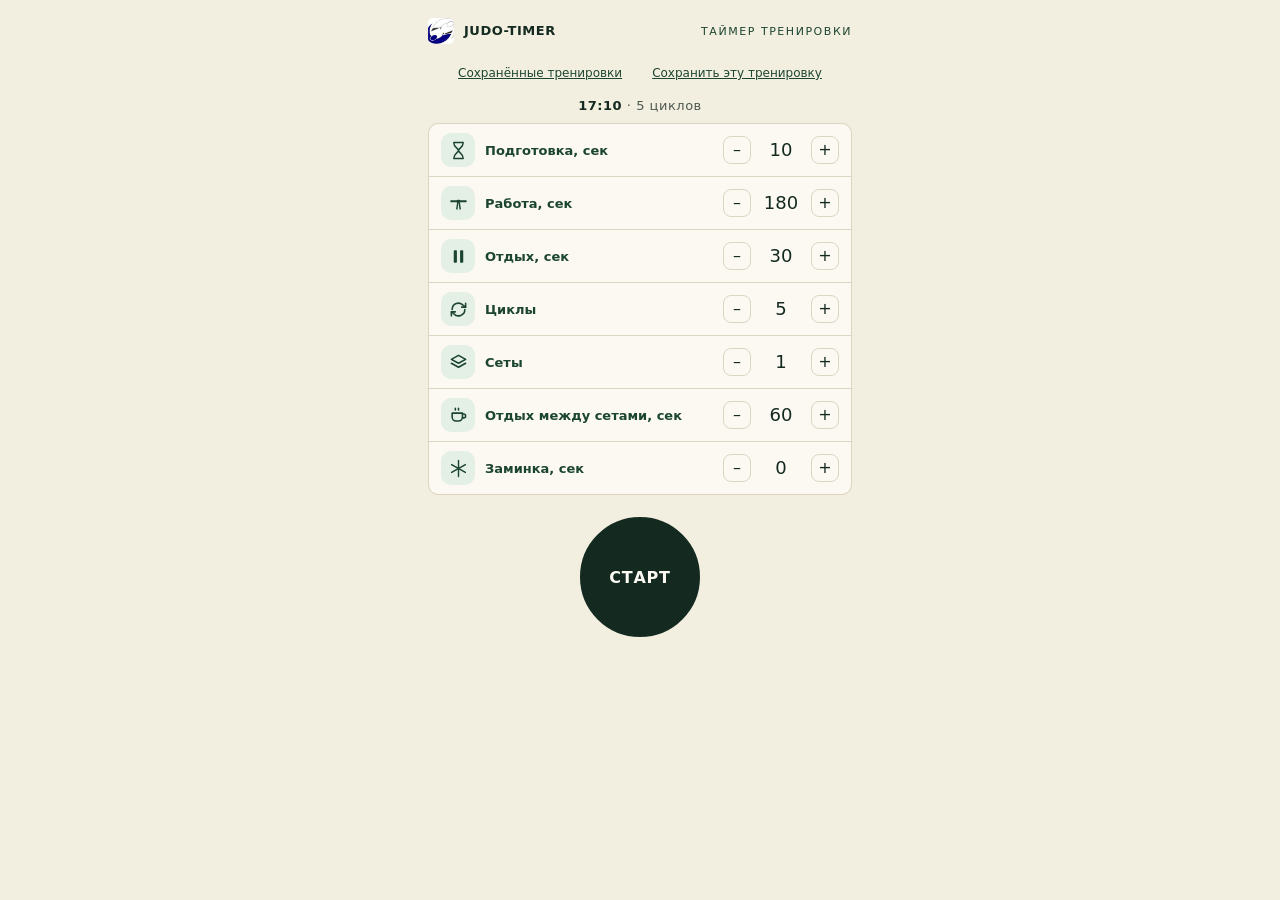
==== index.html @ 8f03cffc "Initial commit: judo-timer PWA" ====
<!doctype html>
<html lang="ru">
<head>
<meta charset="utf-8">
<meta name="viewport" content="width=device-width, initial-scale=1, viewport-fit=cover">
<title>judo-timer</title>
<meta name="description" content="judo-timer — интервальный таймер для тренировок дзюдо: Хаджимэ / Матэ, своя настройка раундов и сохранённые тренировки.">
<meta name="theme-color" content="#142a20">
<meta name="apple-mobile-web-app-capable" content="yes">
<meta name="apple-mobile-web-app-status-bar-style" content="black-translucent">
<meta name="mobile-web-app-capable" content="yes">
<link rel="manifest" href="manifest.webmanifest">
<link rel="apple-touch-icon" href="assets/apple-touch-icon.png">
<link rel="icon" href="assets/icon-192.png">
<link rel="stylesheet" href="styles.css">
</head>
<body data-view="setup">

<!-- ===== Экран 1: Программирование ===== -->
<div class="app view-setup" id="viewSetup">
  <div class="topbar">
    <a class="brand" href="../judo-samara/index.html">
      <img src="assets/icon-192.png" alt="">
      <span>judo-timer</span>
    </a>
    <span class="eyebrow">Таймер тренировки</span>
  </div>

  <div class="saved-row" id="savedRow">
    <button type="button" class="text-btn" id="toggleSavedBtn" aria-expanded="false">Сохранённые тренировки</button>
    <button type="button" class="text-btn" id="savePresetBtn">Сохранить эту тренировку</button>
  </div>
  <div class="saved-list" id="savedList" hidden></div>

  <div class="summary-line" id="summaryLine">15:00 · 5 циклов</div>

  <div class="settings-list" id="fieldsList"></div>

  <div class="dial-wrap">
    <button class="ctrl primary" id="startBtn" type="button">Старт</button>
    <button class="text-btn" id="discardRunBtn" hidden type="button">Начать заново</button>
  </div>

  <p class="hint" id="setupHint"></p>
</div>

<!-- ===== Экран 2: Рабочий экран ===== -->
<div class="run" id="viewRun" data-phase="work">
  <button class="run-back" id="backBtn" type="button" aria-label="Назад к настройкам">← Настройки</button>

  <div class="run-center">
    <span class="run-phase-label" id="runPhaseLabel">Работа</span>
    <span class="run-time" id="runTime">03:00</span>
    <span class="run-round-info" id="runRoundInfo">Цикл 1 из 5</span>
  </div>

  <span class="run-total" id="runTotal">Осталось всего: 15:00</span>

  <div class="run-controls">
    <button class="ctrl secondary" id="prevCycleBtn" type="button" aria-label="Предыдущий цикл">‹</button>
    <button class="ctrl primary" id="pauseBtn" type="button">Пауза</button>
    <button class="ctrl secondary" id="nextCycleBtn" type="button" aria-label="Следующий цикл">›</button>
  </div>

  <div aria-live="polite" class="sr-only" id="live"></div>
</div>

<script type="module" src="js/app.js"></script>
</body>
</html>
---- styles.css ----
:root{
  --ink:#142a20; --tatami:#2f6f4f; --tatami-deep:#1c4530; --tatami-tint:#e4efe6;
  --judo-blue:#1c4f8c; --score-red:#b3402a; --straw:#f3efe0; --paper:#fbf9f2;
  --paper-line:#dcd5c1; --text:#1c2a22; --text-soft:#4c5850;
  --font-display:system-ui,-apple-system,'Segoe UI',Roboto,sans-serif;
  --font-body:system-ui,-apple-system,'Segoe UI',Roboto,sans-serif;
}
@media (prefers-color-scheme:dark){
  :root{ --ink:#eef3ee; --tatami:#5fae82; --tatami-deep:#7cc79c; --tatami-tint:#16241c;
    --judo-blue:#6ea3dd; --score-red:#e0725a; --straw:#0f1712; --paper:#141d17;
    --paper-line:#2b3830; --text:#e9efe9; --text-soft:#a9b6ac; }
}
:root[data-theme="dark"]{ --ink:#eef3ee; --tatami:#5fae82; --tatami-deep:#7cc79c; --tatami-tint:#16241c;
  --judo-blue:#6ea3dd; --score-red:#e0725a; --straw:#0f1712; --paper:#141d17;
  --paper-line:#2b3830; --text:#e9efe9; --text-soft:#a9b6ac; }
:root[data-theme="light"]{ --ink:#142a20; --tatami:#2f6f4f; --tatami-deep:#1c4530; --tatami-tint:#e4efe6;
  --judo-blue:#1c4f8c; --score-red:#b3402a; --straw:#f3efe0; --paper:#fbf9f2;
  --paper-line:#dcd5c1; --text:#1c2a22; --text-soft:#4c5850; }

*{box-sizing:border-box;-webkit-tap-highlight-color:transparent;}
html,body{height:100%;}
body{margin:0;background:var(--straw);color:var(--text);font-family:var(--font-body);
  -webkit-font-smoothing:antialiased;overscroll-behavior:none;}
h1,h2,h3{font-family:var(--font-display);font-weight:700;text-transform:uppercase;margin:0;color:var(--ink);}
button{font-family:inherit;}

/* переключение экранов: оба лежат в DOM, видимость управляется через body[data-view] */
.view-setup{display:none;}
.run{display:none;}
body[data-view="setup"] .view-setup{display:flex;}
body[data-view="run"] .run{display:flex;}

/* ===== Экран 1: Программирование ===== */
.app{max-width:460px;margin:0 auto;min-height:100dvh;flex-direction:column;
  padding:max(18px,env(safe-area-inset-top)) 18px max(18px,env(safe-area-inset-bottom));}

.topbar{display:flex;align-items:center;justify-content:space-between;gap:10px;}
.brand{display:flex;align-items:center;gap:10px;text-decoration:none;color:var(--ink);}
.brand img{width:26px;height:26px;flex:none;object-fit:contain;border-radius:5px;}
.brand span{font-family:var(--font-display);font-weight:700;text-transform:uppercase;
  font-size:13px;letter-spacing:.04em;line-height:1.2;}
.eyebrow{font-family:var(--font-display);font-weight:500;text-transform:uppercase;
  letter-spacing:.14em;font-size:11px;color:var(--tatami-deep);}

.saved-row{display:flex;justify-content:center;gap:18px;padding-top:18px;flex-wrap:wrap;}
.text-btn{border:none;background:none;color:var(--tatami-deep);font-size:12px;
  text-decoration:underline;cursor:pointer;padding:4px 6px;}

.saved-list{display:flex;flex-direction:column;gap:1px;background:var(--paper-line);
  border:1px solid var(--paper-line);border-radius:10px;overflow:hidden;margin-top:10px;}
.saved-list[hidden]{display:none;}
.saved-empty{background:var(--paper);margin:0;padding:12px;font-size:12px;
  color:var(--text-soft);text-align:center;}
.saved-item{background:var(--paper);display:flex;align-items:center;justify-content:space-between;}
.saved-item-name{flex:1;text-align:left;border:none;background:none;color:var(--text);
  font-size:13px;padding:10px 12px;cursor:pointer;}
.saved-item-name:hover,.saved-item-name:focus-visible{color:var(--tatami-deep);}
.saved-item-delete{flex:none;border:none;background:none;color:var(--text-soft);
  font-size:14px;padding:10px 12px;cursor:pointer;}
.saved-item-delete:hover{color:var(--score-red);}

.summary-line{text-align:center;font-family:var(--font-display);font-size:13px;
  letter-spacing:.04em;color:var(--text-soft);margin-top:14px;font-variant-numeric:tabular-nums;}
.summary-line b{color:var(--ink);}

.settings-list{display:flex;flex-direction:column;gap:1px;background:var(--paper-line);
  border:1px solid var(--paper-line);border-radius:10px;overflow:hidden;margin-top:10px;}
.field-row{background:var(--paper);display:flex;align-items:center;justify-content:space-between;
  padding:9px 12px;gap:10px;}
.field-icon{flex:none;width:34px;height:34px;border-radius:10px;background:var(--tatami-tint);
  color:var(--tatami-deep);display:flex;align-items:center;justify-content:center;}
.field-icon svg{width:19px;height:19px;}
.field-row .field-label{font-size:13px;font-weight:600;color:var(--tatami-deep);flex:1;}
.stepper{display:flex;align-items:center;justify-content:center;gap:8px;flex:none;}
.stepper button{width:28px;height:28px;border-radius:8px;border:1px solid var(--paper-line);
  background:transparent;color:var(--ink);font-size:16px;line-height:1;cursor:pointer;}
.stepper button:active{background:var(--tatami-tint);}
.stepper .field-value{font-family:var(--font-display);font-size:18px;min-width:44px;text-align:center;
  font-variant-numeric:tabular-nums;color:var(--ink);background:none;border:none;cursor:pointer;
  padding:2px 0;}
.stepper input.field-value-input{min-width:44px;width:52px;text-align:center;
  font-family:var(--font-display);font-size:18px;color:var(--ink);border:1px solid var(--tatami);
  border-radius:6px;background:var(--paper);}

.dial-wrap{display:flex;flex-direction:column;align-items:center;justify-content:center;
  gap:10px;padding:22px 0;}
.ctrl{border-radius:999px;border:2px solid var(--ink);background:var(--ink);color:var(--paper);
  font-family:var(--font-display);text-transform:uppercase;letter-spacing:.05em;font-weight:600;
  cursor:pointer;display:flex;align-items:center;justify-content:center;gap:8px;
  transition:transform .12s;}
.ctrl:active{transform:scale(.96);}
.ctrl.primary{width:120px;height:120px;font-size:16px;}
.ctrl:focus-visible{outline:3px solid var(--judo-blue);outline-offset:3px;}

.hint{text-align:center;font-size:12px;color:var(--text-soft);padding:10px 0 2px;min-height:16px;}
.sr-only{position:absolute;width:1px;height:1px;overflow:hidden;clip:rect(0,0,0,0);white-space:nowrap;}

/* ===== Экран 2: Рабочий экран ===== */
.run{
  min-height:100dvh;width:100%;flex-direction:column;align-items:center;justify-content:space-between;
  padding:max(18px,env(safe-area-inset-top)) 18px max(24px,env(safe-area-inset-bottom));
  color:#fff;background:var(--tatami);transition:background-color .4s ease;
}
.run[data-phase="prep"],.run[data-phase="cooldown"]{background:var(--judo-blue);}
.run[data-phase="work"]{background:var(--tatami);}
.run[data-phase="rest"],.run[data-phase="restSets"]{background:var(--score-red);}
.run[data-phase="done"]{background:var(--tatami-deep);}

.run-back{align-self:flex-start;background:rgba(255,255,255,.16);border:none;color:#fff;
  border-radius:20px;padding:8px 14px;font-size:13px;cursor:pointer;}

.run-center{flex:1;display:flex;flex-direction:column;align-items:center;justify-content:center;gap:10px;}
.run-phase-label{font-family:var(--font-display);font-weight:700;
  letter-spacing:.02em;font-size:clamp(18px,4vw,28px);color:#fff;opacity:.95;}
.run-time{font-family:var(--font-display);font-weight:800;font-size:clamp(4.5rem,26vw,9rem);line-height:1;
  color:#fff;font-variant-numeric:tabular-nums;}
.run-round-info{font-size:clamp(14px,3vw,20px);color:#fff;opacity:.82;font-variant-numeric:tabular-nums;}
.run-total{font-size:clamp(13px,2.4vw,17px);color:#fff;opacity:.72;padding-bottom:6px;}

.run-controls{display:flex;align-items:center;justify-content:center;gap:22px;}
.run-controls .ctrl.primary{width:110px;height:110px;font-size:16px;
  background:#fff;color:var(--ink);border-color:#fff;}
.run-controls .ctrl.secondary{width:64px;height:64px;font-size:28px;
  background:rgba(255,255,255,.18);color:#fff;border:2px solid rgba(255,255,255,.5);}
.run-controls .ctrl.secondary:disabled{opacity:.35;cursor:default;}

@media (prefers-reduced-motion:reduce){ .run{transition:none;} .ctrl{transition:none;} }
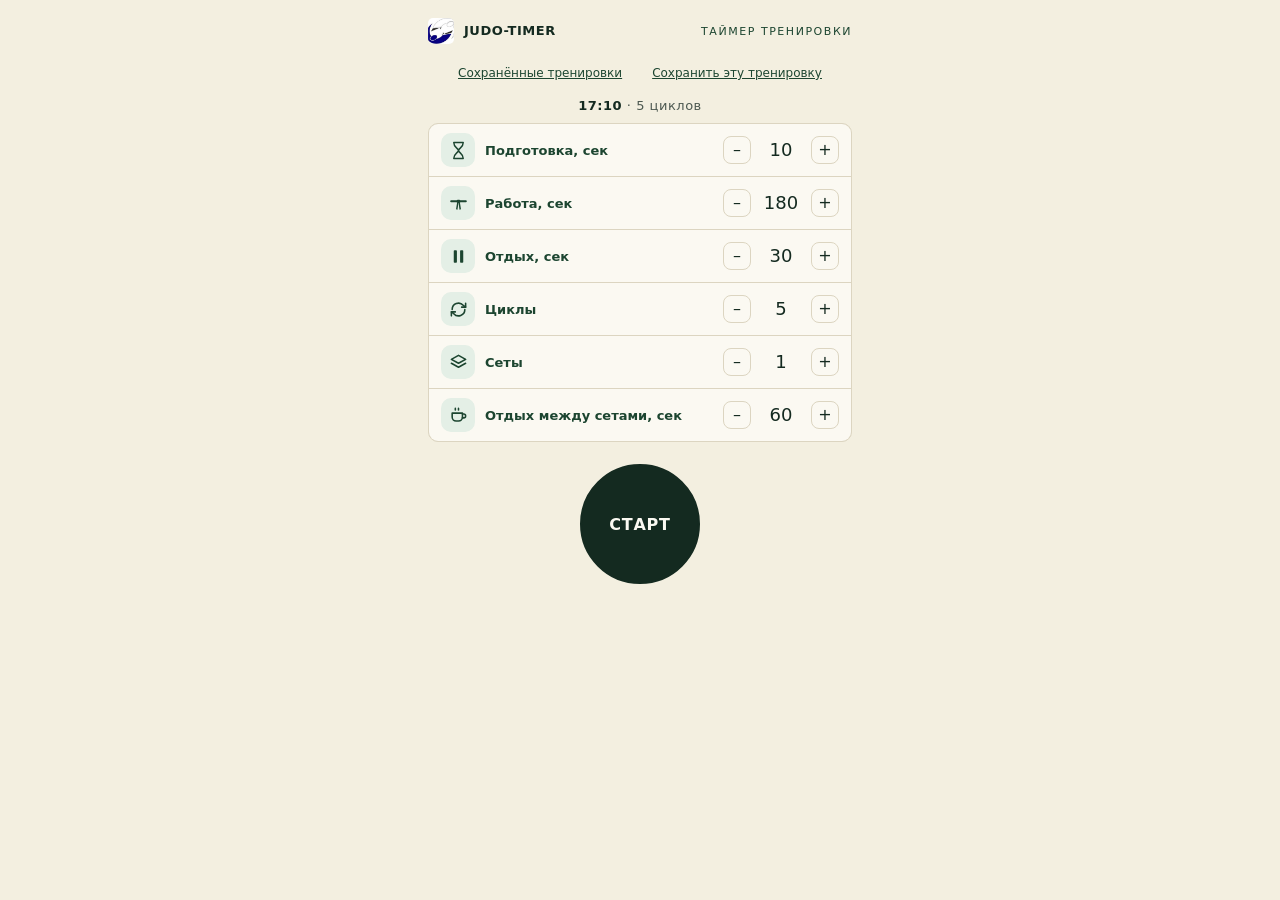
==== commit 25eefeb0: "Remove cooldown, fix beep timing, harden audio unlock, swap start/continue defaults - Cooldown/"Зами" ====
--- a/index.html
+++ b/index.html
@@ -38,7 +38,7 @@
 
   <div class="dial-wrap">
     <button class="ctrl primary" id="startBtn" type="button">Старт</button>
-    <button class="text-btn" id="discardRunBtn" hidden type="button">Начать заново</button>
+    <button class="text-btn" id="continuePausedBtn" hidden type="button">Продолжить предыдущую тренировку</button>
   </div>
 
   <p class="hint" id="setupHint"></p>
@@ -50,8 +50,12 @@
 
   <div class="run-center">
     <span class="run-phase-label" id="runPhaseLabel">Работа</span>
-    <span class="run-time" id="runTime">03:00</span>
+    <div class="run-ring" id="runRing" style="--pct:100">
+      <div class="run-ring-track"></div>
+      <span class="run-time" id="runTime">03:00</span>
+    </div>
     <span class="run-round-info" id="runRoundInfo">Цикл 1 из 5</span>
+    <div class="run-dots" id="runDots"></div>
   </div>
 
   <span class="run-total" id="runTotal">Осталось всего: 15:00</span>
--- a/styles.css
+++ b/styles.css
@@ -101,7 +101,7 @@
   padding:max(18px,env(safe-area-inset-top)) 18px max(24px,env(safe-area-inset-bottom));
   color:#fff;background:var(--tatami);transition:background-color .4s ease;
 }
-.run[data-phase="prep"],.run[data-phase="cooldown"]{background:var(--judo-blue);}
+.run[data-phase="prep"]{background:var(--judo-blue);}
 .run[data-phase="work"]{background:var(--tatami);}
 .run[data-phase="rest"],.run[data-phase="restSets"]{background:var(--score-red);}
 .run[data-phase="done"]{background:var(--tatami-deep);}
@@ -112,9 +112,27 @@
 .run-center{flex:1;display:flex;flex-direction:column;align-items:center;justify-content:center;gap:10px;}
 .run-phase-label{font-family:var(--font-display);font-weight:700;
   letter-spacing:.02em;font-size:clamp(18px,4vw,28px);color:#fff;opacity:.95;}
-.run-time{font-family:var(--font-display);font-weight:800;font-size:clamp(4.5rem,26vw,9rem);line-height:1;
-  color:#fff;font-variant-numeric:tabular-nums;}
+
+.run-ring{position:relative;width:min(80vw,320px);height:min(80vw,320px);flex:none;
+  display:flex;align-items:center;justify-content:center;--ring-accent:#ffcf5c;}
+.run-ring-track{position:absolute;inset:0;border-radius:50%;
+  background:conic-gradient(var(--ring-accent) calc(var(--pct,100)*1%), rgba(255,255,255,.2) 0);
+  -webkit-mask:radial-gradient(farthest-side, transparent calc(100% - 12px), #000 calc(100% - 12px));
+  mask:radial-gradient(farthest-side, transparent calc(100% - 12px), #000 calc(100% - 12px));
+  transition:filter .15s ease;}
+.run-ring.pulse-flash .run-ring-track{filter:brightness(1.3);}
+
+.run-time{position:relative;font-family:var(--font-display);font-weight:800;
+  font-size:clamp(4.5rem,22vw,8rem);line-height:1;color:#fff;font-variant-numeric:tabular-nums;}
+@keyframes runTimePulse{0%,100%{transform:scale(1);}50%{transform:scale(1.06);}}
+.run-time.pulse{animation:runTimePulse .5s ease-in-out infinite;}
+
 .run-round-info{font-size:clamp(14px,3vw,20px);color:#fff;opacity:.82;font-variant-numeric:tabular-nums;}
+.run-dots{display:flex;align-items:center;justify-content:center;flex-wrap:wrap;gap:9px;max-width:80vw;}
+.run-dots .dot{width:9px;height:9px;border-radius:50%;background:rgba(255,255,255,.32);flex:none;
+  transition:transform .15s ease,background .15s ease,box-shadow .15s ease;}
+.run-dots .dot.done{background:rgba(255,255,255,.9);}
+.run-dots .dot.current{background:#fff;transform:scale(1.3);box-shadow:0 0 0 4px rgba(255,255,255,.25);}
 .run-total{font-size:clamp(13px,2.4vw,17px);color:#fff;opacity:.72;padding-bottom:6px;}
 
 .run-controls{display:flex;align-items:center;justify-content:center;gap:22px;}
@@ -124,4 +142,4 @@
   background:rgba(255,255,255,.18);color:#fff;border:2px solid rgba(255,255,255,.5);}
 .run-controls .ctrl.secondary:disabled{opacity:.35;cursor:default;}
 
-@media (prefers-reduced-motion:reduce){ .run{transition:none;} .ctrl{transition:none;} }
+@media (prefers-reduced-motion:reduce){ .run{transition:none;} .ctrl{transition:none;} .run-time{animation:none;} }
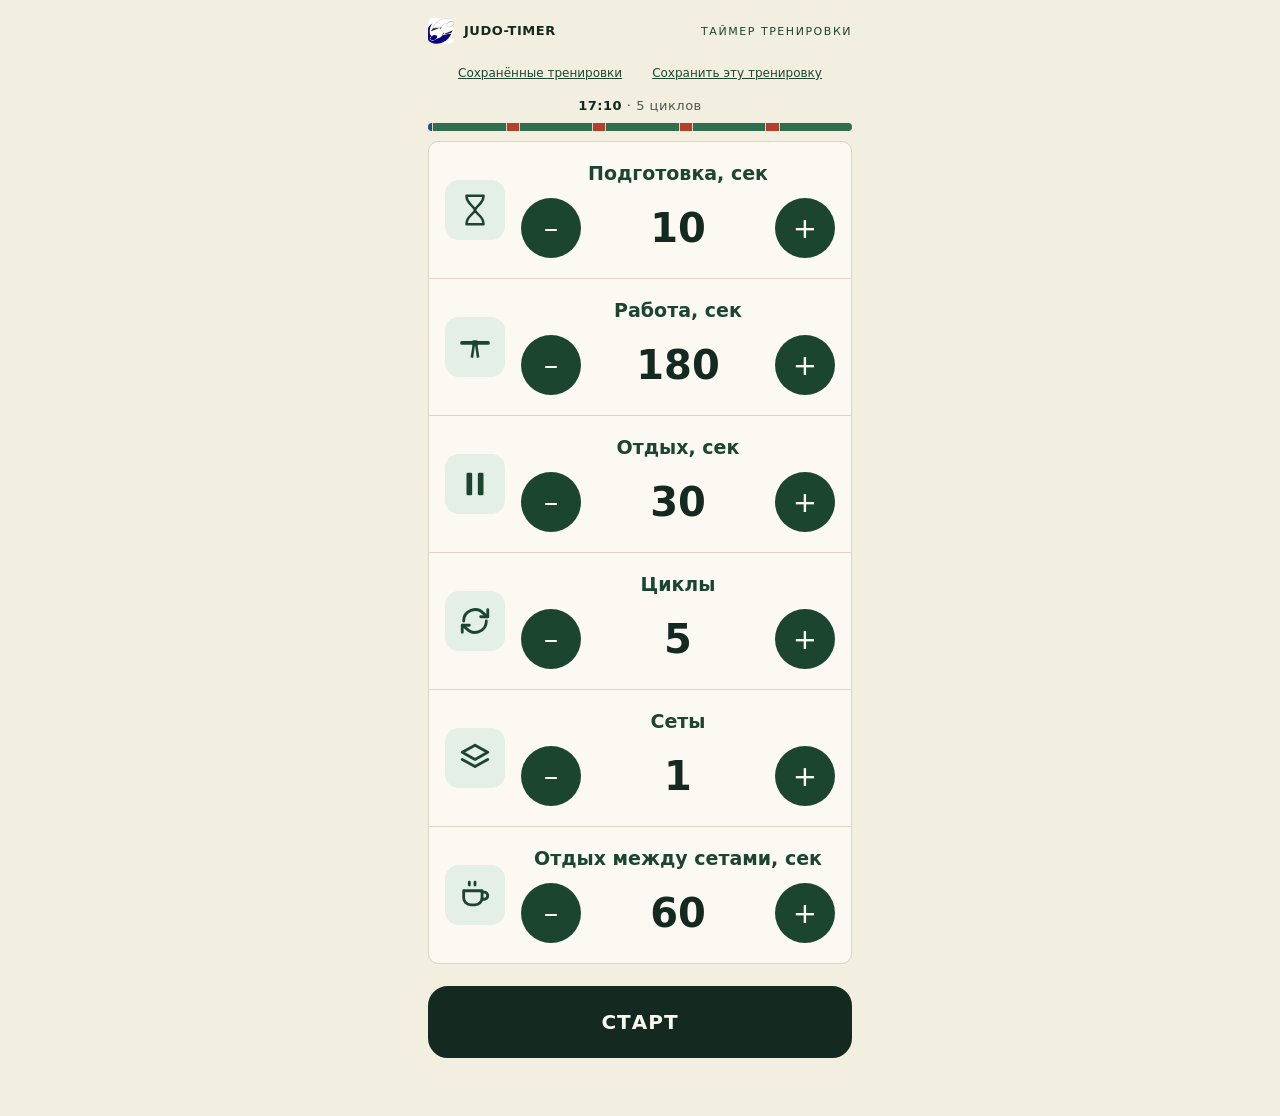
==== commit 0d817a21: "Add whole-session progress bar, group cycle dots by set, boost text contrast, add setup timeline - R" ====
--- a/index.html
+++ b/index.html
@@ -33,6 +33,7 @@
   <div class="saved-list" id="savedList" hidden></div>
 
   <div class="summary-line" id="summaryLine">15:00 · 5 циклов</div>
+  <div class="timeline" id="timeline"></div>
 
   <div class="settings-list" id="fieldsList"></div>
 
@@ -46,6 +47,7 @@
 
 <!-- ===== Экран 2: Рабочий экран ===== -->
 <div class="run" id="viewRun" data-phase="work">
+  <div class="run-progress"><div class="run-progress-fill" id="runProgressFill"></div></div>
   <button class="run-back" id="backBtn" type="button" aria-label="Назад к настройкам">← Настройки</button>
 
   <div class="run-center">
--- a/styles.css
+++ b/styles.css
@@ -63,33 +63,45 @@
   letter-spacing:.04em;color:var(--text-soft);margin-top:14px;font-variant-numeric:tabular-nums;}
 .summary-line b{color:var(--ink);}
 
+/* Мини-таймлайн тренировки: форма тренировки одним взглядом ещё до старта — сегменты
+   пропорциональны длительности фаз (flex-grow = duration), цвет как на рабочем экране. */
+.timeline{display:flex;gap:1px;height:8px;border-radius:4px;overflow:hidden;
+  margin-top:10px;background:var(--paper-line);}
+.timeline .seg{height:100%;}
+.timeline .seg-prep{background:var(--judo-blue);}
+.timeline .seg-work{background:var(--tatami);}
+.timeline .seg-rest,.timeline .seg-restSets{background:var(--score-red);}
+
 .settings-list{display:flex;flex-direction:column;gap:1px;background:var(--paper-line);
   border:1px solid var(--paper-line);border-radius:10px;overflow:hidden;margin-top:10px;}
-.field-row{background:var(--paper);display:flex;align-items:center;justify-content:space-between;
-  padding:9px 12px;gap:10px;}
-.field-icon{flex:none;width:34px;height:34px;border-radius:10px;background:var(--tatami-tint);
+.field-row{background:var(--paper);display:flex;align-items:center;
+  padding:20px 16px;gap:16px;}
+.field-icon{flex:none;width:60px;height:60px;border-radius:14px;background:var(--tatami-tint);
   color:var(--tatami-deep);display:flex;align-items:center;justify-content:center;}
-.field-icon svg{width:19px;height:19px;}
-.field-row .field-label{font-size:13px;font-weight:600;color:var(--tatami-deep);flex:1;}
-.stepper{display:flex;align-items:center;justify-content:center;gap:8px;flex:none;}
-.stepper button{width:28px;height:28px;border-radius:8px;border:1px solid var(--paper-line);
-  background:transparent;color:var(--ink);font-size:16px;line-height:1;cursor:pointer;}
-.stepper button:active{background:var(--tatami-tint);}
-.stepper .field-value{font-family:var(--font-display);font-size:18px;min-width:44px;text-align:center;
-  font-variant-numeric:tabular-nums;color:var(--ink);background:none;border:none;cursor:pointer;
-  padding:2px 0;}
-.stepper input.field-value-input{min-width:44px;width:52px;text-align:center;
-  font-family:var(--font-display);font-size:18px;color:var(--ink);border:1px solid var(--tatami);
-  border-radius:6px;background:var(--paper);}
+.field-icon svg{width:34px;height:34px;}
+.field-body{flex:1;min-width:0;display:flex;flex-direction:column;align-items:center;gap:14px;}
+.field-label{font-size:19px;font-weight:700;color:var(--tatami-deep);text-align:center;}
+.stepper{display:flex;align-items:center;justify-content:space-between;gap:12px;width:100%;}
+.stepper button{width:60px;height:60px;border-radius:50%;flex:none;border:none;
+  background:var(--tatami-deep);color:var(--paper);font-size:29px;line-height:1;cursor:pointer;
+  transition:transform .1s;}
+.stepper button:active{transform:scale(.92);}
+.stepper .field-value{font-family:var(--font-display);font-size:40px;font-weight:700;
+  min-width:100px;text-align:center;font-variant-numeric:tabular-nums;color:var(--ink);
+  background:none;border:none;cursor:pointer;padding:2px 0;}
+.stepper input.field-value-input{min-width:100px;width:120px;text-align:center;
+  font-family:var(--font-display);font-size:40px;font-weight:700;color:var(--ink);
+  border:1px solid var(--tatami);border-radius:8px;background:var(--paper);}
 
-.dial-wrap{display:flex;flex-direction:column;align-items:center;justify-content:center;
-  gap:10px;padding:22px 0;}
-.ctrl{border-radius:999px;border:2px solid var(--ink);background:var(--ink);color:var(--paper);
-  font-family:var(--font-display);text-transform:uppercase;letter-spacing:.05em;font-weight:600;
+.dial-wrap{display:flex;flex-direction:column;align-items:stretch;justify-content:center;
+  gap:12px;padding:22px 0 0;}
+.ctrl{border-radius:16px;border:2px solid var(--ink);background:var(--ink);color:var(--paper);
+  font-family:var(--font-display);text-transform:uppercase;letter-spacing:.05em;font-weight:700;
   cursor:pointer;display:flex;align-items:center;justify-content:center;gap:8px;
   transition:transform .12s;}
-.ctrl:active{transform:scale(.96);}
-.ctrl.primary{width:120px;height:120px;font-size:16px;}
+.ctrl:active{transform:scale(.97);}
+.ctrl.primary{width:100%;height:72px;font-size:20px;border-radius:20px;}
+.ctrl.secondary{border-radius:50%;}
 .ctrl:focus-visible{outline:3px solid var(--judo-blue);outline-offset:3px;}
 
 .hint{text-align:center;font-size:12px;color:var(--text-soft);padding:10px 0 2px;min-height:16px;}
@@ -97,7 +109,7 @@
 
 /* ===== Экран 2: Рабочий экран ===== */
 .run{
-  min-height:100dvh;width:100%;flex-direction:column;align-items:center;justify-content:space-between;
+  position:relative;min-height:100dvh;width:100%;flex-direction:column;align-items:center;justify-content:space-between;
   padding:max(18px,env(safe-area-inset-top)) 18px max(24px,env(safe-area-inset-bottom));
   color:#fff;background:var(--tatami);transition:background-color .4s ease;
 }
@@ -105,6 +117,12 @@
 .run[data-phase="work"]{background:var(--tatami);}
 .run[data-phase="rest"],.run[data-phase="restSets"]{background:var(--score-red);}
 .run[data-phase="done"]{background:var(--tatami-deep);}
+
+/* Полоса прогресса всей тренировки (не только текущей фазы) — вдоль самого верха экрана,
+   поверх safe-area, как индикатор загрузки видео. Отдельно от кольца, которое всегда
+   про текущую фазу. */
+.run-progress{position:absolute;top:0;left:0;right:0;height:4px;background:rgba(255,255,255,.22);z-index:5;}
+.run-progress-fill{height:100%;width:0%;background:#fff;transition:width .25s linear;}
 
 .run-back{align-self:flex-start;background:rgba(255,255,255,.16);border:none;color:#fff;
   border-radius:20px;padding:8px 14px;font-size:13px;cursor:pointer;}
@@ -127,18 +145,19 @@
 @keyframes runTimePulse{0%,100%{transform:scale(1);}50%{transform:scale(1.06);}}
 .run-time.pulse{animation:runTimePulse .5s ease-in-out infinite;}
 
-.run-round-info{font-size:clamp(14px,3vw,20px);color:#fff;opacity:.82;font-variant-numeric:tabular-nums;}
+.run-round-info{font-size:clamp(14px,3vw,20px);font-weight:600;color:#fff;opacity:.96;font-variant-numeric:tabular-nums;}
 .run-dots{display:flex;align-items:center;justify-content:center;flex-wrap:wrap;gap:9px;max-width:80vw;}
 .run-dots .dot{width:9px;height:9px;border-radius:50%;background:rgba(255,255,255,.32);flex:none;
   transition:transform .15s ease,background .15s ease,box-shadow .15s ease;}
 .run-dots .dot.done{background:rgba(255,255,255,.9);}
 .run-dots .dot.current{background:#fff;transform:scale(1.3);box-shadow:0 0 0 4px rgba(255,255,255,.25);}
-.run-total{font-size:clamp(13px,2.4vw,17px);color:#fff;opacity:.72;padding-bottom:6px;}
+.run-dots .dot-sep{width:1px;height:14px;background:rgba(255,255,255,.4);flex:none;}
+.run-total{font-size:clamp(13px,2.4vw,17px);font-weight:600;color:#fff;opacity:.9;padding-bottom:6px;}
 
-.run-controls{display:flex;align-items:center;justify-content:center;gap:22px;}
-.run-controls .ctrl.primary{width:110px;height:110px;font-size:16px;
+.run-controls{display:flex;align-items:center;justify-content:center;gap:16px;width:100%;}
+.run-controls .ctrl.primary{flex:1;height:72px;font-size:18px;
   background:#fff;color:var(--ink);border-color:#fff;}
-.run-controls .ctrl.secondary{width:64px;height:64px;font-size:28px;
+.run-controls .ctrl.secondary{width:64px;height:64px;font-size:28px;flex:none;
   background:rgba(255,255,255,.18);color:#fff;border:2px solid rgba(255,255,255,.5);}
 .run-controls .ctrl.secondary:disabled{opacity:.35;cursor:default;}
 
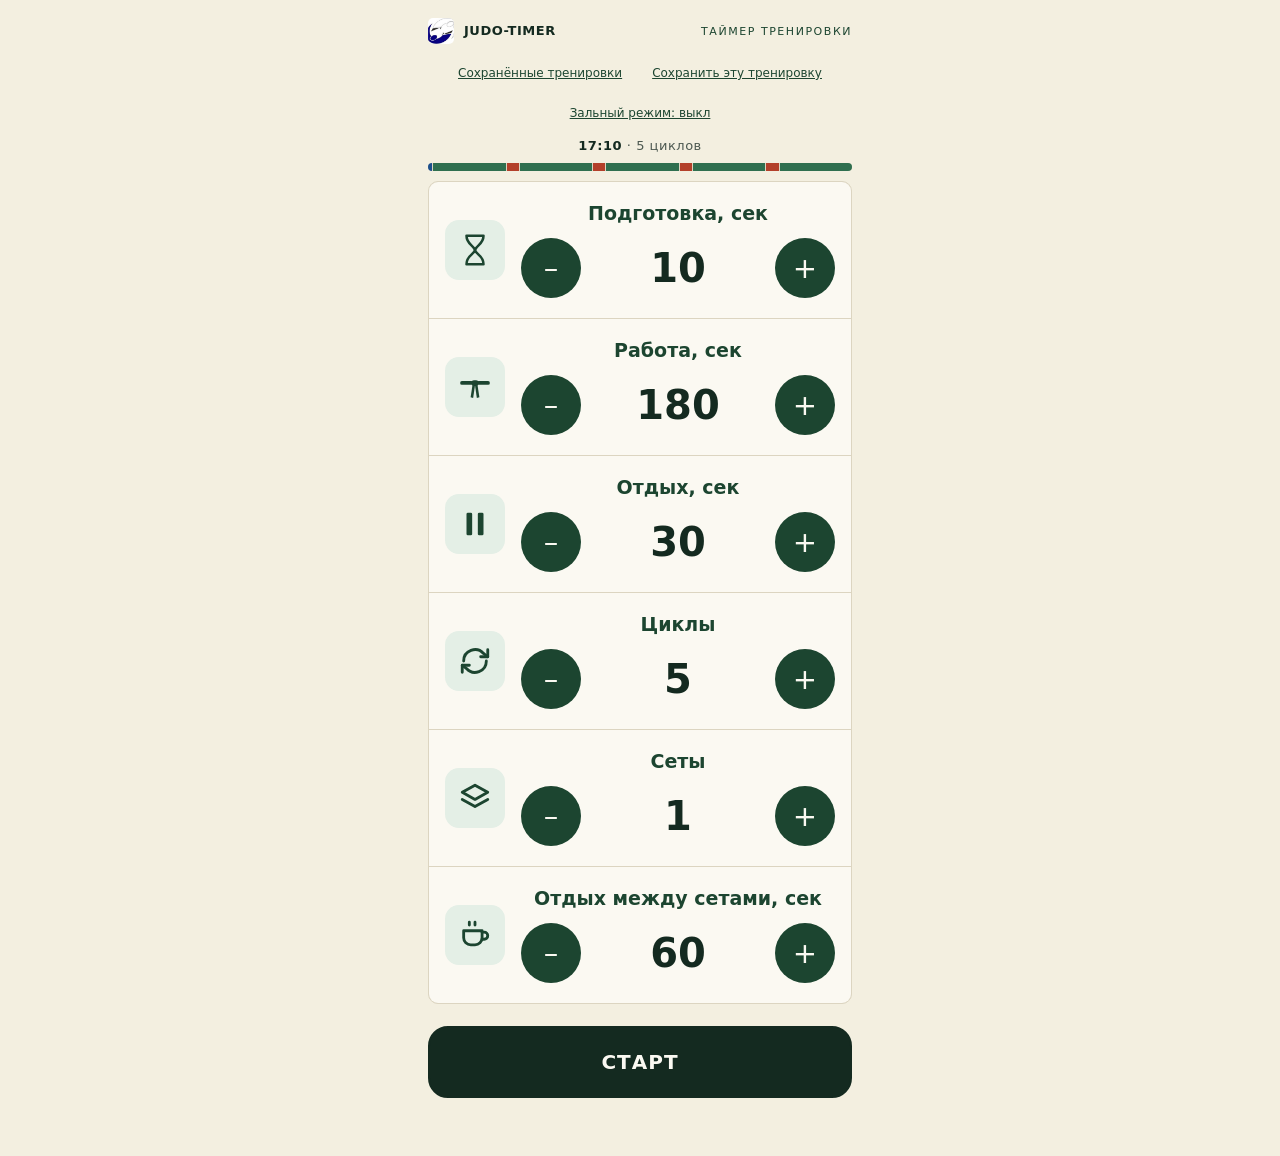
==== commit f41da180: "Add swipe navigation, high-contrast gym theme, thicker ring, accelerating stepper - Run screen: swip" ====
--- a/index.html
+++ b/index.html
@@ -29,6 +29,7 @@
   <div class="saved-row" id="savedRow">
     <button type="button" class="text-btn" id="toggleSavedBtn" aria-expanded="false">Сохранённые тренировки</button>
     <button type="button" class="text-btn" id="savePresetBtn">Сохранить эту тренировку</button>
+    <button type="button" class="text-btn" id="contrastToggle">Зальный режим: выкл</button>
   </div>
   <div class="saved-list" id="savedList" hidden></div>
 
--- a/styles.css
+++ b/styles.css
@@ -45,6 +45,7 @@
 .saved-row{display:flex;justify-content:center;gap:18px;padding-top:18px;flex-wrap:wrap;}
 .text-btn{border:none;background:none;color:var(--tatami-deep);font-size:12px;
   text-decoration:underline;cursor:pointer;padding:4px 6px;}
+.text-btn.active{color:var(--ink);font-weight:700;}
 
 .saved-list{display:flex;flex-direction:column;gap:1px;background:var(--paper-line);
   border:1px solid var(--paper-line);border-radius:10px;overflow:hidden;margin-top:10px;}
@@ -112,6 +113,7 @@
   position:relative;min-height:100dvh;width:100%;flex-direction:column;align-items:center;justify-content:space-between;
   padding:max(18px,env(safe-area-inset-top)) 18px max(24px,env(safe-area-inset-bottom));
   color:#fff;background:var(--tatami);transition:background-color .4s ease;
+  touch-action:pan-y;
 }
 .run[data-phase="prep"]{background:var(--judo-blue);}
 .run[data-phase="work"]{background:var(--tatami);}
@@ -135,8 +137,8 @@
   display:flex;align-items:center;justify-content:center;--ring-accent:#ffcf5c;}
 .run-ring-track{position:absolute;inset:0;border-radius:50%;
   background:conic-gradient(var(--ring-accent) calc(var(--pct,100)*1%), rgba(255,255,255,.2) 0);
-  -webkit-mask:radial-gradient(farthest-side, transparent calc(100% - 12px), #000 calc(100% - 12px));
-  mask:radial-gradient(farthest-side, transparent calc(100% - 12px), #000 calc(100% - 12px));
+  -webkit-mask:radial-gradient(farthest-side, transparent calc(100% - 30px), #000 calc(100% - 30px));
+  mask:radial-gradient(farthest-side, transparent calc(100% - 30px), #000 calc(100% - 30px));
   transition:filter .15s ease;}
 .run-ring.pulse-flash .run-ring-track{filter:brightness(1.3);}
 
@@ -161,4 +163,18 @@
   background:rgba(255,255,255,.18);color:#fff;border:2px solid rgba(255,255,255,.5);}
 .run-controls .ctrl.secondary:disabled{opacity:.35;cursor:default;}
 
+/* ===== "Зальный режим": высокий контраст для яркого света/дальней дистанции =====
+   Не косметика поверх обычной темы — отдельный набор более насыщенных цветов фаз и
+   сплошной (без opacity) вторичный текст, специально под условия, где обычная татами-
+   палитра теряется на солнце/под лампами зала. */
+body[data-contrast="high"] .run[data-phase="prep"]{background:#0b3f97;}
+body[data-contrast="high"] .run[data-phase="work"]{background:#1b7a4a;}
+body[data-contrast="high"] .run[data-phase="rest"],
+body[data-contrast="high"] .run[data-phase="restSets"]{background:#c73118;}
+body[data-contrast="high"] .run[data-phase="done"]{background:#123d27;}
+body[data-contrast="high"] .run-round-info{opacity:1;}
+body[data-contrast="high"] .run-total{opacity:1;font-weight:700;}
+body[data-contrast="high"] .run-dots .dot{background:rgba(255,255,255,.55);}
+body[data-contrast="high"] .run-dots .dot.done{background:#fff;}
+
 @media (prefers-reduced-motion:reduce){ .run{transition:none;} .ctrl{transition:none;} .run-time{animation:none;} }
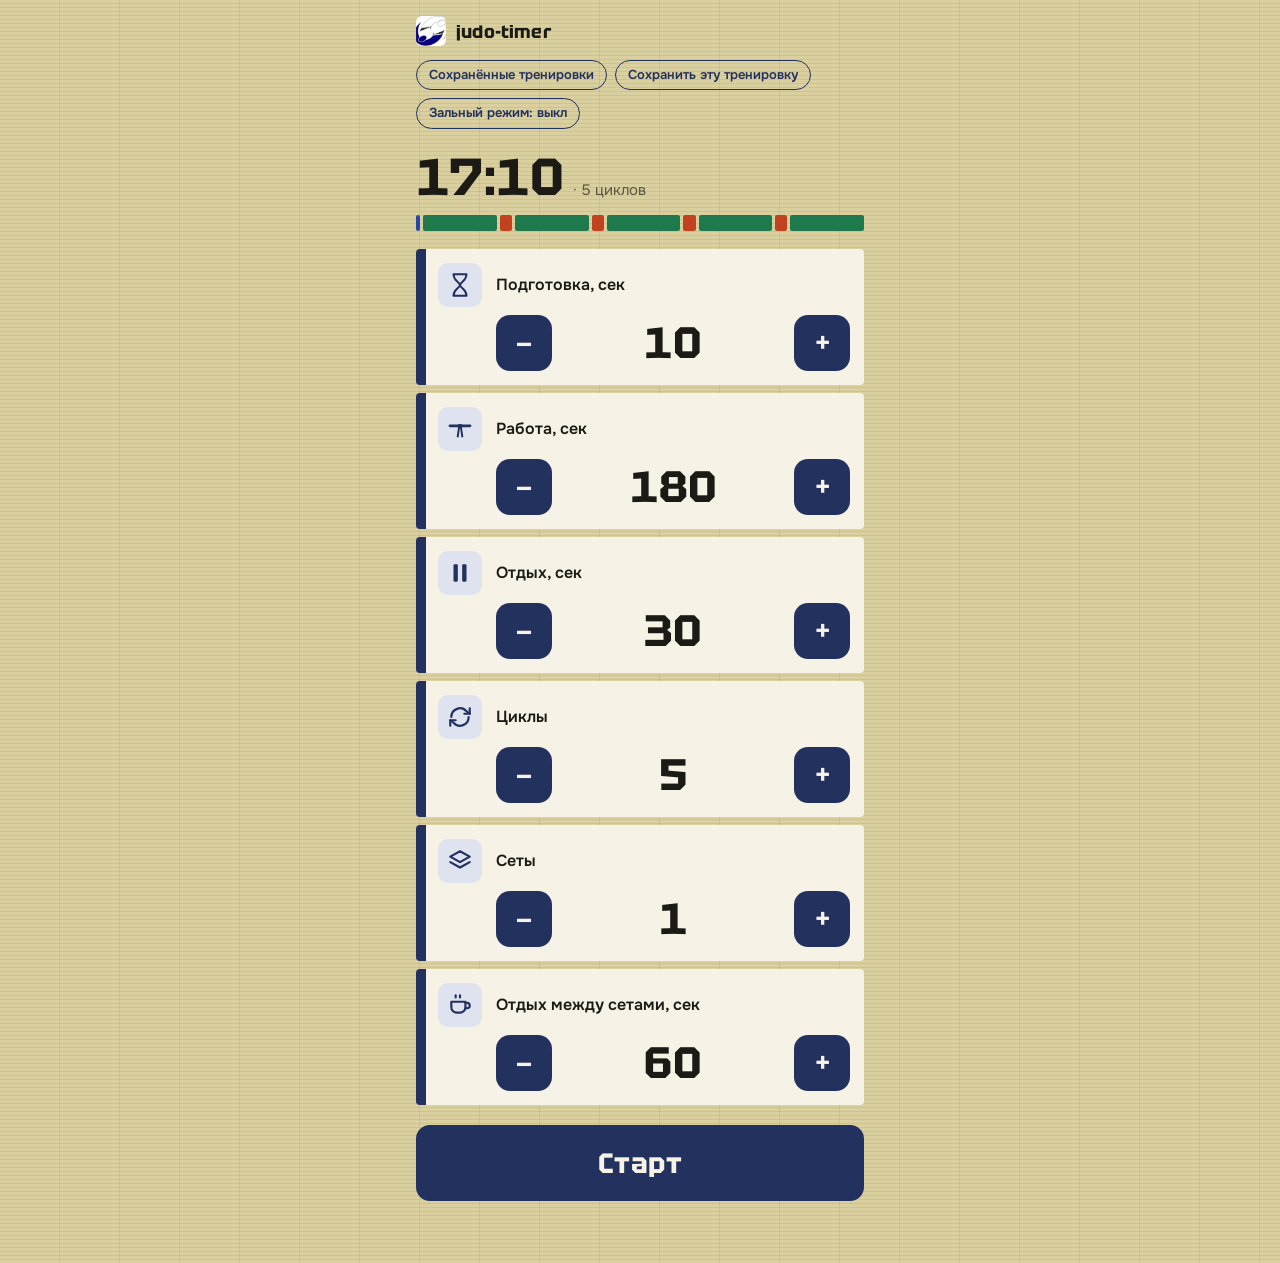
==== commit 5e6d1630: "Редизайн «Татами»: плетение игуса, маты с окантовкой хери, циклы-маты 2:1, шрифты Tektur/Onest локал" ====
--- a/index.html
+++ b/index.html
@@ -5,7 +5,7 @@
 <meta name="viewport" content="width=device-width, initial-scale=1, viewport-fit=cover">
 <title>judo-timer</title>
 <meta name="description" content="judo-timer — интервальный таймер для тренировок дзюдо: Хаджимэ / Матэ, своя настройка раундов и сохранённые тренировки.">
-<meta name="theme-color" content="#142a20">
+<meta name="theme-color" content="#23315f">
 <meta name="apple-mobile-web-app-capable" content="yes">
 <meta name="apple-mobile-web-app-status-bar-style" content="black-translucent">
 <meta name="mobile-web-app-capable" content="yes">
--- a/styles.css
+++ b/styles.css
@@ -1,28 +1,68 @@
+/* ===== judo-timer — оформление «Татами» =====
+   Идея: всё в языке татами. Фон — плетение из соломы игуса, каждая настройка — мат
+   с тёмно-синей окантовкой (хери), прогресс по циклам — ряд матов 2:1.
+   Цвета фаз (синий — подготовка, зелёный — работа, красный — отдых) не меняем:
+   тренер к ним привык, это главный сигнал издалека. */
+
+@font-face{font-family:"Tektur";font-weight:600;font-display:swap;
+  src:url(assets/fonts/tektur-cyrillic-600.woff2) format("woff2");unicode-range:U+0400-045F,U+0490-0491,U+04B0-04B1,U+2116;}
+@font-face{font-family:"Tektur";font-weight:600;font-display:swap;
+  src:url(assets/fonts/tektur-latin-600.woff2) format("woff2");unicode-range:U+0000-00FF,U+2000-206F,U+2212;}
+@font-face{font-family:"Tektur";font-weight:700;font-display:swap;
+  src:url(assets/fonts/tektur-cyrillic-700.woff2) format("woff2");unicode-range:U+0400-045F,U+0490-0491,U+04B0-04B1,U+2116;}
+@font-face{font-family:"Tektur";font-weight:700;font-display:swap;
+  src:url(assets/fonts/tektur-latin-700.woff2) format("woff2");unicode-range:U+0000-00FF,U+2000-206F,U+2212;}
+@font-face{font-family:"Onest";font-weight:400;font-display:swap;
+  src:url(assets/fonts/onest-cyrillic-400.woff2) format("woff2");unicode-range:U+0400-045F,U+0490-0491,U+04B0-04B1,U+2116;}
+@font-face{font-family:"Onest";font-weight:400;font-display:swap;
+  src:url(assets/fonts/onest-latin-400.woff2) format("woff2");unicode-range:U+0000-00FF,U+2000-206F,U+2212;}
+@font-face{font-family:"Onest";font-weight:600;font-display:swap;
+  src:url(assets/fonts/onest-cyrillic-600.woff2) format("woff2");unicode-range:U+0400-045F,U+0490-0491,U+04B0-04B1,U+2116;}
+@font-face{font-family:"Onest";font-weight:600;font-display:swap;
+  src:url(assets/fonts/onest-latin-600.woff2) format("woff2");unicode-range:U+0000-00FF,U+2000-206F,U+2212;}
+@font-face{font-family:"Onest";font-weight:700;font-display:swap;
+  src:url(assets/fonts/onest-cyrillic-700.woff2) format("woff2");unicode-range:U+0400-045F,U+0490-0491,U+04B0-04B1,U+2116;}
+@font-face{font-family:"Onest";font-weight:700;font-display:swap;
+  src:url(assets/fonts/onest-latin-700.woff2) format("woff2");unicode-range:U+0000-00FF,U+2000-206F,U+2212;}
+
 :root{
-  --ink:#142a20; --tatami:#2f6f4f; --tatami-deep:#1c4530; --tatami-tint:#e4efe6;
-  --judo-blue:#1c4f8c; --score-red:#b3402a; --straw:#f3efe0; --paper:#fbf9f2;
-  --paper-line:#dcd5c1; --text:#1c2a22; --text-soft:#4c5850;
-  --font-display:system-ui,-apple-system,'Segoe UI',Roboto,sans-serif;
-  --font-body:system-ui,-apple-system,'Segoe UI',Roboto,sans-serif;
+  /* мат и окантовка */
+  --igusa:#d9cf9f;        /* солома татами — фон экрана настройки */
+  --igusa-line:rgba(96,82,32,.10);
+  --mat:#f6f3e6;          /* светлая «плитка» поля, цвет как у белого кимоно */
+  --heri:#23315f;         /* тёмно-синяя окантовка татами — кнопки, рамки */
+  --heri-soft:#dfe3ef;
+  --ink:#1b1a14; --text-soft:#5a5640;
+  /* фазы */
+  --prep:#2747a6; --work:#1e7a4c; --rest:#c2411f; --done:#23315f;
+  --ring-accent:#ffd25c;
+  --font-display:"Tektur",system-ui,-apple-system,"Segoe UI",Roboto,sans-serif;
+  --font-body:"Onest",system-ui,-apple-system,"Segoe UI",Roboto,sans-serif;
 }
 @media (prefers-color-scheme:dark){
-  :root{ --ink:#eef3ee; --tatami:#5fae82; --tatami-deep:#7cc79c; --tatami-tint:#16241c;
-    --judo-blue:#6ea3dd; --score-red:#e0725a; --straw:#0f1712; --paper:#141d17;
-    --paper-line:#2b3830; --text:#e9efe9; --text-soft:#a9b6ac; }
-}
-:root[data-theme="dark"]{ --ink:#eef3ee; --tatami:#5fae82; --tatami-deep:#7cc79c; --tatami-tint:#16241c;
-  --judo-blue:#6ea3dd; --score-red:#e0725a; --straw:#0f1712; --paper:#141d17;
-  --paper-line:#2b3830; --text:#e9efe9; --text-soft:#a9b6ac; }
-:root[data-theme="light"]{ --ink:#142a20; --tatami:#2f6f4f; --tatami-deep:#1c4530; --tatami-tint:#e4efe6;
-  --judo-blue:#1c4f8c; --score-red:#b3402a; --straw:#f3efe0; --paper:#fbf9f2;
-  --paper-line:#dcd5c1; --text:#1c2a22; --text-soft:#4c5850; }
+  :root:not([data-theme="light"]){
+    --igusa:#16180f; --igusa-line:rgba(217,207,159,.06);
+    --mat:#22251a; --heri:#9fb0e6; --heri-soft:#2b3150;
+    --ink:#f1edda; --text-soft:#b6b08f;
+  }
+}
+:root[data-theme="dark"]{
+  --igusa:#16180f; --igusa-line:rgba(217,207,159,.06);
+  --mat:#22251a; --heri:#9fb0e6; --heri-soft:#2b3150;
+  --ink:#f1edda; --text-soft:#b6b08f;
+}
 
 *{box-sizing:border-box;-webkit-tap-highlight-color:transparent;}
 html,body{height:100%;}
-body{margin:0;background:var(--straw);color:var(--text);font-family:var(--font-body);
+body{margin:0;color:var(--ink);font-family:var(--font-body);
+  background-color:var(--igusa);
+  /* плетение игуса: частые горизонтальные волокна + редкие «стежки» */
+  background-image:
+    repeating-linear-gradient(0deg,var(--igusa-line) 0 1px,transparent 1px 4px),
+    repeating-linear-gradient(90deg,transparent 0 59px,var(--igusa-line) 59px 60px);
   -webkit-font-smoothing:antialiased;overscroll-behavior:none;}
-h1,h2,h3{font-family:var(--font-display);font-weight:700;text-transform:uppercase;margin:0;color:var(--ink);}
-button{font-family:inherit;}
+h1,h2,h3{font-family:var(--font-display);font-weight:700;margin:0;color:var(--ink);}
+button{font-family:inherit;color:inherit;}
 
 /* переключение экранов: оба лежат в DOM, видимость управляется через body[data-view] */
 .view-setup{display:none;}
@@ -31,150 +71,156 @@
 body[data-view="run"] .run{display:flex;}
 
 /* ===== Экран 1: Программирование ===== */
-.app{max-width:460px;margin:0 auto;min-height:100dvh;flex-direction:column;
-  padding:max(18px,env(safe-area-inset-top)) 18px max(18px,env(safe-area-inset-bottom));}
+.app{max-width:480px;margin:0 auto;min-height:100dvh;flex-direction:column;
+  padding:max(16px,env(safe-area-inset-top)) 16px max(20px,env(safe-area-inset-bottom));}
 
 .topbar{display:flex;align-items:center;justify-content:space-between;gap:10px;}
 .brand{display:flex;align-items:center;gap:10px;text-decoration:none;color:var(--ink);}
-.brand img{width:26px;height:26px;flex:none;object-fit:contain;border-radius:5px;}
-.brand span{font-family:var(--font-display);font-weight:700;text-transform:uppercase;
-  font-size:13px;letter-spacing:.04em;line-height:1.2;}
-.eyebrow{font-family:var(--font-display);font-weight:500;text-transform:uppercase;
-  letter-spacing:.14em;font-size:11px;color:var(--tatami-deep);}
-
-.saved-row{display:flex;justify-content:center;gap:18px;padding-top:18px;flex-wrap:wrap;}
-.text-btn{border:none;background:none;color:var(--tatami-deep);font-size:12px;
-  text-decoration:underline;cursor:pointer;padding:4px 6px;}
-.text-btn.active{color:var(--ink);font-weight:700;}
-
-.saved-list{display:flex;flex-direction:column;gap:1px;background:var(--paper-line);
-  border:1px solid var(--paper-line);border-radius:10px;overflow:hidden;margin-top:10px;}
+.brand img{width:30px;height:30px;flex:none;object-fit:contain;border-radius:6px;}
+.brand span{font-family:var(--font-display);font-weight:700;font-size:18px;letter-spacing:.01em;}
+.eyebrow{display:none;}
+
+.saved-row{display:flex;gap:8px;padding-top:14px;flex-wrap:wrap;}
+.text-btn{border:1.5px solid var(--heri);background:transparent;color:var(--heri);
+  font-size:13px;font-weight:600;border-radius:999px;padding:7px 12px;cursor:pointer;line-height:1.1;}
+.text-btn:hover{background:var(--heri-soft);}
+.text-btn.active{background:var(--heri);color:var(--mat);}
+.text-btn:focus-visible{outline:3px solid var(--prep);outline-offset:2px;}
+.dial-wrap .text-btn{border:none;text-decoration:underline;align-self:center;background:none;}
+
+.saved-list{display:flex;flex-direction:column;gap:6px;margin-top:10px;}
 .saved-list[hidden]{display:none;}
-.saved-empty{background:var(--paper);margin:0;padding:12px;font-size:12px;
+.saved-empty{background:var(--mat);margin:0;padding:12px;font-size:13px;border-radius:4px;
   color:var(--text-soft);text-align:center;}
-.saved-item{background:var(--paper);display:flex;align-items:center;justify-content:space-between;}
-.saved-item-name{flex:1;text-align:left;border:none;background:none;color:var(--text);
-  font-size:13px;padding:10px 12px;cursor:pointer;}
-.saved-item-name:hover,.saved-item-name:focus-visible{color:var(--tatami-deep);}
+.saved-item{background:var(--mat);display:flex;align-items:center;justify-content:space-between;
+  border-left:6px solid var(--heri);border-radius:4px;}
+.saved-item-name{flex:1;text-align:left;border:none;background:none;color:var(--ink);
+  font-size:15px;font-weight:600;padding:12px;cursor:pointer;}
+.saved-item-name:hover,.saved-item-name:focus-visible{color:var(--heri);}
 .saved-item-delete{flex:none;border:none;background:none;color:var(--text-soft);
-  font-size:14px;padding:10px 12px;cursor:pointer;}
-.saved-item-delete:hover{color:var(--score-red);}
-
-.summary-line{text-align:center;font-family:var(--font-display);font-size:13px;
-  letter-spacing:.04em;color:var(--text-soft);margin-top:14px;font-variant-numeric:tabular-nums;}
-.summary-line b{color:var(--ink);}
-
-/* Мини-таймлайн тренировки: форма тренировки одним взглядом ещё до старта — сегменты
-   пропорциональны длительности фаз (flex-grow = duration), цвет как на рабочем экране. */
-.timeline{display:flex;gap:1px;height:8px;border-radius:4px;overflow:hidden;
-  margin-top:10px;background:var(--paper-line);}
-.timeline .seg{height:100%;}
-.timeline .seg-prep{background:var(--judo-blue);}
-.timeline .seg-work{background:var(--tatami);}
-.timeline .seg-rest,.timeline .seg-restSets{background:var(--score-red);}
-
-.settings-list{display:flex;flex-direction:column;gap:1px;background:var(--paper-line);
-  border:1px solid var(--paper-line);border-radius:10px;overflow:hidden;margin-top:10px;}
-.field-row{background:var(--paper);display:flex;align-items:center;
-  padding:20px 16px;gap:16px;}
-.field-icon{flex:none;width:60px;height:60px;border-radius:14px;background:var(--tatami-tint);
-  color:var(--tatami-deep);display:flex;align-items:center;justify-content:center;}
-.field-icon svg{width:34px;height:34px;}
-.field-body{flex:1;min-width:0;display:flex;flex-direction:column;align-items:center;gap:14px;}
-.field-label{font-size:19px;font-weight:700;color:var(--tatami-deep);text-align:center;}
-.stepper{display:flex;align-items:center;justify-content:space-between;gap:12px;width:100%;}
-.stepper button{width:60px;height:60px;border-radius:50%;flex:none;border:none;
-  background:var(--tatami-deep);color:var(--paper);font-size:29px;line-height:1;cursor:pointer;
+  font-size:16px;padding:12px 14px;cursor:pointer;}
+.saved-item-delete:hover{color:var(--rest);}
+
+/* Итог тренировки — главное число экрана: сколько всё займёт */
+.summary-line{margin-top:22px;font-size:15px;color:var(--text-soft);
+  font-variant-numeric:tabular-nums;display:flex;align-items:baseline;gap:10px;flex-wrap:wrap;}
+.summary-line b{font-family:var(--font-display);font-weight:700;font-size:52px;line-height:1;
+  color:var(--ink);letter-spacing:-.01em;}
+
+/* Форма тренировки — ряд матов: каждый сегмент — фаза, ширина пропорциональна времени */
+.timeline{display:flex;gap:3px;height:16px;margin-top:12px;}
+.timeline .seg{height:100%;border-radius:2px;min-width:3px;}
+.timeline .seg-prep{background:var(--prep);}
+.timeline .seg-work{background:var(--work);}
+.timeline .seg-rest,.timeline .seg-restSets{background:var(--rest);}
+
+/* Поля настройки — маты с окантовкой хери слева */
+.settings-list{display:flex;flex-direction:column;gap:8px;margin-top:18px;}
+.field-row{background:var(--mat);display:flex;align-items:center;gap:14px;
+  padding:14px 14px 14px 12px;border-left:10px solid var(--heri);border-radius:4px;}
+.field-icon{flex:none;width:44px;height:44px;border-radius:10px;background:var(--heri-soft);
+  color:var(--heri);display:flex;align-items:center;justify-content:center;align-self:flex-start;}
+.field-icon svg{width:26px;height:26px;}
+.field-body{flex:1;min-width:0;display:flex;flex-direction:column;align-items:stretch;gap:8px;}
+.field-label{font-size:16px;font-weight:600;color:var(--ink);line-height:44px;}
+.stepper{display:flex;align-items:center;justify-content:space-between;gap:10px;width:100%;}
+.stepper button{width:56px;height:56px;border-radius:14px;flex:none;border:none;
+  background:var(--heri);color:var(--mat);font-size:30px;font-weight:600;line-height:1;cursor:pointer;
   transition:transform .1s;}
-.stepper button:active{transform:scale(.92);}
-.stepper .field-value{font-family:var(--font-display);font-size:40px;font-weight:700;
-  min-width:100px;text-align:center;font-variant-numeric:tabular-nums;color:var(--ink);
+.stepper button:active{transform:scale(.93);}
+.stepper button:focus-visible{outline:3px solid var(--prep);outline-offset:2px;}
+.stepper .field-value{font-family:var(--font-display);font-size:44px;font-weight:700;
+  min-width:96px;text-align:center;font-variant-numeric:tabular-nums;color:var(--ink);
   background:none;border:none;cursor:pointer;padding:2px 0;}
-.stepper input.field-value-input{min-width:100px;width:120px;text-align:center;
+.stepper input.field-value-input{min-width:96px;width:120px;text-align:center;
   font-family:var(--font-display);font-size:40px;font-weight:700;color:var(--ink);
-  border:1px solid var(--tatami);border-radius:8px;background:var(--paper);}
+  border:2px solid var(--heri);border-radius:8px;background:var(--mat);}
 
 .dial-wrap{display:flex;flex-direction:column;align-items:stretch;justify-content:center;
-  gap:12px;padding:22px 0 0;}
-.ctrl{border-radius:16px;border:2px solid var(--ink);background:var(--ink);color:var(--paper);
-  font-family:var(--font-display);text-transform:uppercase;letter-spacing:.05em;font-weight:700;
+  gap:10px;padding:20px 0 0;}
+.ctrl{border-radius:14px;border:2px solid var(--heri);background:var(--heri);color:var(--mat);
+  font-family:var(--font-display);font-weight:700;letter-spacing:.02em;
   cursor:pointer;display:flex;align-items:center;justify-content:center;gap:8px;
   transition:transform .12s;}
 .ctrl:active{transform:scale(.97);}
-.ctrl.primary{width:100%;height:72px;font-size:20px;border-radius:20px;}
+.ctrl.primary{width:100%;height:76px;font-size:28px;}
 .ctrl.secondary{border-radius:50%;}
-.ctrl:focus-visible{outline:3px solid var(--judo-blue);outline-offset:3px;}
-
-.hint{text-align:center;font-size:12px;color:var(--text-soft);padding:10px 0 2px;min-height:16px;}
+.ctrl:focus-visible{outline:3px solid var(--prep);outline-offset:3px;}
+
+.hint{text-align:center;font-size:13px;color:var(--text-soft);padding:10px 0 2px;min-height:16px;}
 .sr-only{position:absolute;width:1px;height:1px;overflow:hidden;clip:rect(0,0,0,0);white-space:nowrap;}
 
 /* ===== Экран 2: Рабочий экран ===== */
 .run{
   position:relative;min-height:100dvh;width:100%;flex-direction:column;align-items:center;justify-content:space-between;
   padding:max(18px,env(safe-area-inset-top)) 18px max(24px,env(safe-area-inset-bottom));
-  color:#fff;background:var(--tatami);transition:background-color .4s ease;
+  color:#fff;background-color:var(--work);transition:background-color .4s ease;
+  /* то же плетение татами, но светлыми волокнами поверх цвета фазы */
+  background-image:
+    repeating-linear-gradient(0deg,rgba(255,255,255,.045) 0 1px,transparent 1px 5px),
+    repeating-linear-gradient(90deg,transparent 0 79px,rgba(0,0,0,.06) 79px 80px);
   touch-action:pan-y;
 }
-.run[data-phase="prep"]{background:var(--judo-blue);}
-.run[data-phase="work"]{background:var(--tatami);}
-.run[data-phase="rest"],.run[data-phase="restSets"]{background:var(--score-red);}
-.run[data-phase="done"]{background:var(--tatami-deep);}
-
-/* Полоса прогресса всей тренировки (не только текущей фазы) — вдоль самого верха экрана,
-   поверх safe-area, как индикатор загрузки видео. Отдельно от кольца, которое всегда
-   про текущую фазу. */
-.run-progress{position:absolute;top:0;left:0;right:0;height:4px;background:rgba(255,255,255,.22);z-index:5;}
+.run[data-phase="prep"]{background-color:var(--prep);}
+.run[data-phase="work"]{background-color:var(--work);}
+.run[data-phase="rest"],.run[data-phase="restSets"]{background-color:var(--rest);}
+.run[data-phase="done"]{background-color:var(--done);}
+
+/* Прогресс всей тренировки — тонкая полоса по верхнему краю */
+.run-progress{position:absolute;top:0;left:0;right:0;height:6px;background:rgba(0,0,0,.18);z-index:5;}
 .run-progress-fill{height:100%;width:0%;background:#fff;transition:width .25s linear;}
 
-.run-back{align-self:flex-start;background:rgba(255,255,255,.16);border:none;color:#fff;
-  border-radius:20px;padding:8px 14px;font-size:13px;cursor:pointer;}
-
-.run-center{flex:1;display:flex;flex-direction:column;align-items:center;justify-content:center;gap:10px;}
-.run-phase-label{font-family:var(--font-display);font-weight:700;
-  letter-spacing:.02em;font-size:clamp(18px,4vw,28px);color:#fff;opacity:.95;}
-
-.run-ring{position:relative;width:min(80vw,320px);height:min(80vw,320px);flex:none;
-  display:flex;align-items:center;justify-content:center;--ring-accent:#ffcf5c;}
+.run-back{align-self:flex-start;background:rgba(0,0,0,.18);border:none;color:#fff;
+  border-radius:999px;padding:9px 16px;font-size:14px;font-weight:600;cursor:pointer;}
+.run-back:focus-visible{outline:3px solid #fff;outline-offset:2px;}
+
+.run-center{flex:1;display:flex;flex-direction:column;align-items:center;justify-content:center;gap:14px;}
+.run-phase-label{font-family:var(--font-display);font-weight:600;
+  font-size:clamp(22px,5vw,34px);color:#fff;}
+
+.run-ring{position:relative;width:min(86vw,60vh,600px);height:min(86vw,60vh,600px);flex:none;
+  display:flex;align-items:center;justify-content:center;}
 .run-ring-track{position:absolute;inset:0;border-radius:50%;
-  background:conic-gradient(var(--ring-accent) calc(var(--pct,100)*1%), rgba(255,255,255,.2) 0);
+  background:conic-gradient(var(--ring-accent) calc(var(--pct,100)*1%), rgba(0,0,0,.2) 0);
   -webkit-mask:radial-gradient(farthest-side, transparent calc(100% - 30px), #000 calc(100% - 30px));
   mask:radial-gradient(farthest-side, transparent calc(100% - 30px), #000 calc(100% - 30px));
   transition:filter .15s ease;}
 .run-ring.pulse-flash .run-ring-track{filter:brightness(1.3);}
 
-.run-time{position:relative;font-family:var(--font-display);font-weight:800;
-  font-size:clamp(4.5rem,22vw,8rem);line-height:1;color:#fff;font-variant-numeric:tabular-nums;}
+.run-time{position:relative;font-family:var(--font-display);font-weight:700;
+  font-size:clamp(3.8rem,min(20.5vw,13vh),9rem);line-height:1;color:#fff;font-variant-numeric:tabular-nums;
+  letter-spacing:-.03em;}
 @keyframes runTimePulse{0%,100%{transform:scale(1);}50%{transform:scale(1.06);}}
 .run-time.pulse{animation:runTimePulse .5s ease-in-out infinite;}
 
-.run-round-info{font-size:clamp(14px,3vw,20px);font-weight:600;color:#fff;opacity:.96;font-variant-numeric:tabular-nums;}
-.run-dots{display:flex;align-items:center;justify-content:center;flex-wrap:wrap;gap:9px;max-width:80vw;}
-.run-dots .dot{width:9px;height:9px;border-radius:50%;background:rgba(255,255,255,.32);flex:none;
-  transition:transform .15s ease,background .15s ease,box-shadow .15s ease;}
-.run-dots .dot.done{background:rgba(255,255,255,.9);}
-.run-dots .dot.current{background:#fff;transform:scale(1.3);box-shadow:0 0 0 4px rgba(255,255,255,.25);}
-.run-dots .dot-sep{width:1px;height:14px;background:rgba(255,255,255,.4);flex:none;}
-.run-total{font-size:clamp(13px,2.4vw,17px);font-weight:600;color:#fff;opacity:.9;padding-bottom:6px;}
-
-.run-controls{display:flex;align-items:center;justify-content:center;gap:16px;width:100%;}
-.run-controls .ctrl.primary{flex:1;height:72px;font-size:18px;
+.run-round-info{font-size:clamp(16px,3.4vw,22px);font-weight:600;color:#fff;font-variant-numeric:tabular-nums;}
+
+/* Циклы — ряд матов 2:1; пройденные белые, текущий крупнее, разделитель между сетами */
+.run-dots{display:flex;align-items:center;justify-content:center;flex-wrap:wrap;gap:6px;max-width:86vw;}
+.run-dots .dot{width:22px;height:11px;border-radius:2px;background:rgba(255,255,255,.28);flex:none;
+  transition:transform .15s ease,background .15s ease;}
+.run-dots .dot.done{background:rgba(255,255,255,.92);}
+.run-dots .dot.current{background:var(--ring-accent);transform:scale(1.25);}
+.run-dots .dot-sep{width:2px;height:18px;background:rgba(255,255,255,.5);flex:none;margin:0 4px;}
+.run-total{font-size:clamp(15px,2.8vw,19px);font-weight:600;color:#fff;padding-bottom:8px;font-variant-numeric:tabular-nums;}
+
+.run-controls{display:flex;align-items:center;justify-content:center;gap:14px;width:100%;max-width:520px;}
+.run-controls .ctrl.primary{flex:1;height:76px;font-size:26px;
   background:#fff;color:var(--ink);border-color:#fff;}
-.run-controls .ctrl.secondary{width:64px;height:64px;font-size:28px;flex:none;
-  background:rgba(255,255,255,.18);color:#fff;border:2px solid rgba(255,255,255,.5);}
+.run-controls .ctrl.secondary{width:68px;height:68px;font-size:32px;flex:none;border-radius:14px;
+  background:rgba(0,0,0,.18);color:#fff;border:2px solid rgba(255,255,255,.55);}
 .run-controls .ctrl.secondary:disabled{opacity:.35;cursor:default;}
-
-/* ===== "Зальный режим": высокий контраст для яркого света/дальней дистанции =====
-   Не косметика поверх обычной темы — отдельный набор более насыщенных цветов фаз и
-   сплошной (без opacity) вторичный текст, специально под условия, где обычная татами-
-   палитра теряется на солнце/под лампами зала. */
-body[data-contrast="high"] .run[data-phase="prep"]{background:#0b3f97;}
-body[data-contrast="high"] .run[data-phase="work"]{background:#1b7a4a;}
+.run-controls .ctrl:focus-visible{outline:3px solid #fff;}
+
+/* ===== «Зальный режим»: высокий контраст для яркого света и дальней дистанции ===== */
+body[data-contrast="high"] .run{background-image:none;}
+body[data-contrast="high"] .run[data-phase="prep"]{background-color:#0b3f97;}
+body[data-contrast="high"] .run[data-phase="work"]{background-color:#11743f;}
 body[data-contrast="high"] .run[data-phase="rest"],
-body[data-contrast="high"] .run[data-phase="restSets"]{background:#c73118;}
-body[data-contrast="high"] .run[data-phase="done"]{background:#123d27;}
-body[data-contrast="high"] .run-round-info{opacity:1;}
-body[data-contrast="high"] .run-total{opacity:1;font-weight:700;}
-body[data-contrast="high"] .run-dots .dot{background:rgba(255,255,255,.55);}
+body[data-contrast="high"] .run[data-phase="restSets"]{background-color:#c42d12;}
+body[data-contrast="high"] .run[data-phase="done"]{background-color:#141c3d;}
+body[data-contrast="high"] .run-total{font-weight:700;}
+body[data-contrast="high"] .run-dots .dot{background:rgba(255,255,255,.5);}
 body[data-contrast="high"] .run-dots .dot.done{background:#fff;}
 
-@media (prefers-reduced-motion:reduce){ .run{transition:none;} .ctrl{transition:none;} .run-time{animation:none;} }
+@media (prefers-reduced-motion:reduce){ .run{transition:none;} .ctrl,.stepper button{transition:none;} .run-time{animation:none;} }
